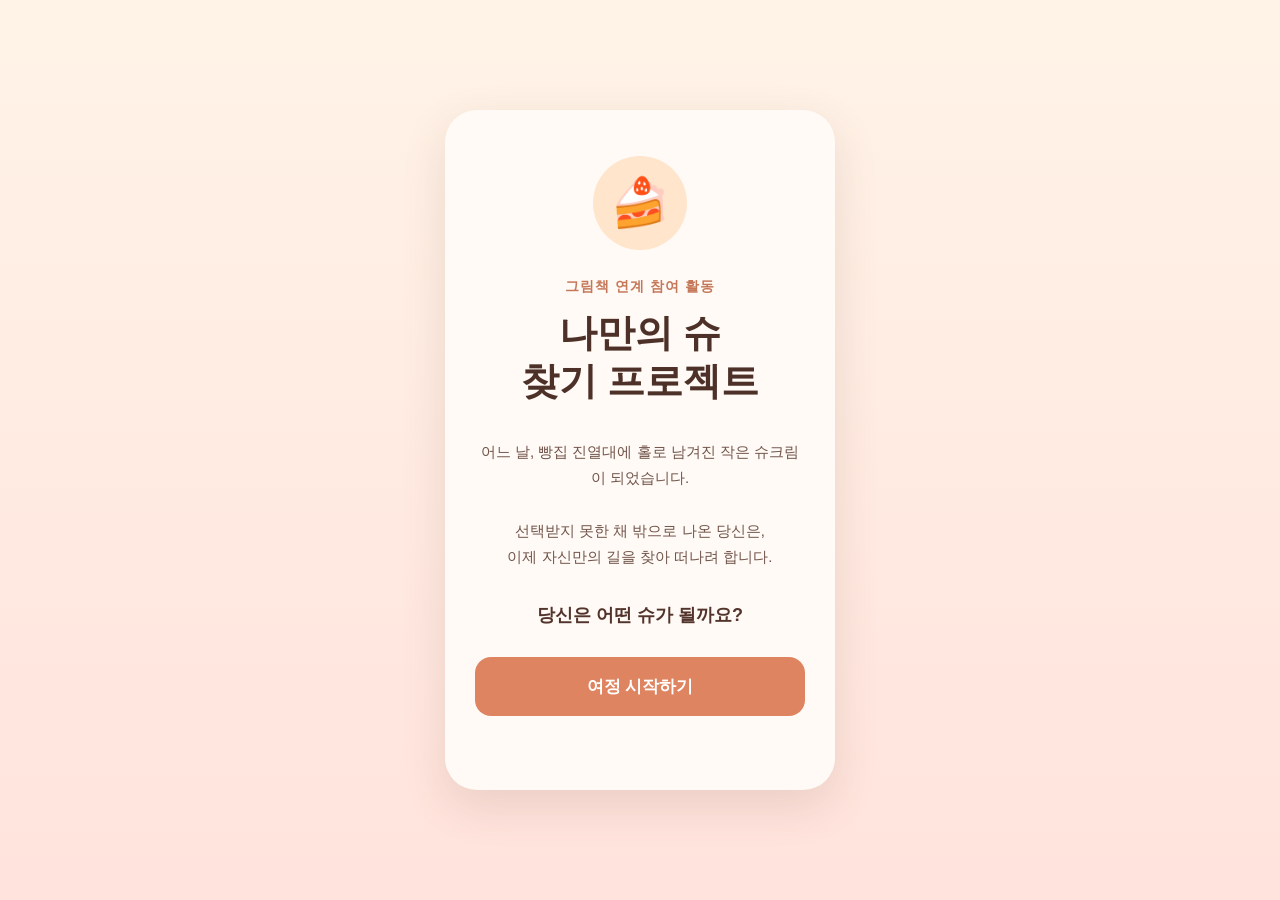
==== index.html @ 684fde30 "기본 화면 및 질문 진행 기능 구현" ====
<!DOCTYPE html>
<html lang="ko">
<head>
  <meta charset="UTF-8">
  <meta name="viewport" content="width=device-width, initial-scale=1.0">
  <title>나만의 슈 찾기 프로젝트</title>
  <link rel="stylesheet" href="style.css">
</head>
<body>
  <main class="app">
    <!-- 시작 화면 -->
    <section id="startScreen" class="screen active">
      <div class="cream-decoration">🍰</div>

      <p class="label">그림책 연계 참여 활동</p>
      <h1>나만의 슈<br>찾기 프로젝트</h1>

      <p class="story">
        어느 날, 빵집 진열대에 홀로 남겨진 작은 슈크림이 되었습니다.<br><br>
        선택받지 못한 채 밖으로 나온 당신은,<br>
        이제 자신만의 길을 찾아 떠나려 합니다.
      </p>

      <p class="question">당신은 어떤 슈가 될까요?</p>

      <button id="startButton" class="main-button">여정 시작하기</button>
    </section>

    <!-- 질문 화면 -->
    <section id="questionScreen" class="screen question-screen">
      <div class="progress-area">
        <p id="progressText" class="progress-text">1 / 6</p>
        <div class="progress-bar">
          <div id="progressFill" class="progress-fill"></div>
        </div>
      </div>

      <div id="questionIcon" class="question-icon">🌙</div>
      <p id="questionTitle" class="label">첫 번째 밤</p>
      <h2 id="questionText" class="question-text"></h2>

      <div class="choice-area">
        <button id="choiceA" class="choice-button"></button>
        <button id="choiceB" class="choice-button"></button>
      </div>
    </section>

    <!-- 질문 완료 화면 -->
    <section id="finishScreen" class="screen">
      <div class="small-icon">✨</div>
      <p class="label">모든 선택을 마쳤습니다</p>
      <h2>당신만의 슈가<br>곧 완성됩니다</h2>
      <p class="ready-text">
        다음 단계에서 질문을 보완하고,<br>
        선택에 따른 결과 화면을 연결할 거예요.
      </p>

      <button id="restartButton" class="sub-button">처음부터 다시 하기</button>
    </section>
  </main>

  <script src="script.js"></script>
</body>
</html>
---- style.css ----
* {
  box-sizing: border-box;
}

body {
  margin: 0;
  min-height: 100vh;
  font-family: "Malgun Gothic", "Apple SD Gothic Neo", sans-serif;
  background: linear-gradient(180deg, #fff3e7 0%, #ffe3dc 100%);
  color: #50362c;
}

.app {
  width: 100%;
  min-height: 100vh;
  display: flex;
  justify-content: center;
  align-items: center;
  padding: 24px;
}

.screen {
  display: none;
  width: 100%;
  max-width: 390px;
  min-height: 680px;
  padding: 46px 30px 34px;
  background-color: #fffaf5;
  border-radius: 32px;
  box-shadow: 0 16px 45px rgba(116, 70, 51, 0.14);
  text-align: center;
  flex-direction: column;
  align-items: center;
}

.screen.active {
  display: flex;
}

.cream-decoration {
  width: 94px;
  height: 94px;
  margin-bottom: 28px;
  display: flex;
  justify-content: center;
  align-items: center;
  font-size: 48px;
  background-color: #ffe5cc;
  border-radius: 50%;
}

.label {
  margin: 0 0 14px;
  font-size: 14px;
  font-weight: bold;
  color: #c57859;
  letter-spacing: 1px;
}

h1 {
  margin: 0;
  font-size: 38px;
  line-height: 1.25;
  color: #4d3128;
}

.story {
  margin: 34px 0 0;
  font-size: 15px;
  line-height: 1.75;
  color: #72554b;
}

.question {
  margin: 33px 0 30px;
  font-size: 18px;
  font-weight: bold;
  color: #53342c;
}

.main-button {
  width: 100%;
  padding: 18px;
  border: none;
  border-radius: 16px;
  background-color: #df8461;
  color: white;
  font-size: 17px;
  font-weight: bold;
  cursor: pointer;
  transition: 0.2s;
}

.main-button:hover {
  background-color: #ce704e;
  transform: translateY(-2px);
}

.small-icon {
  margin-top: 85px;
  margin-bottom: 32px;
  font-size: 58px;
}

h2 {
  margin: 0;
  font-size: 30px;
  line-height: 1.45;
  color: #4d3128;
}

.ready-text {
  margin: 32px 0 55px;
  font-size: 16px;
  line-height: 1.8;
  color: #72554b;
}

.sub-button {
  width: 100%;
  padding: 17px;
  border: 2px solid #df8461;
  border-radius: 16px;
  background-color: transparent;
  color: #c96643;
  font-size: 16px;
  font-weight: bold;
  cursor: pointer;
}

.question-screen {
  justify-content: flex-start;
  padding-top: 32px;
}

.progress-area {
  width: 100%;
  margin-bottom: 44px;
}

.progress-text {
  margin: 0 0 12px;
  text-align: right;
  font-size: 14px;
  font-weight: bold;
  color: #c57859;
}

.progress-bar {
  width: 100%;
  height: 8px;
  background-color: #f4dfd5;
  border-radius: 20px;
  overflow: hidden;
}

.progress-fill {
  width: 16.6%;
  height: 100%;
  background-color: #df8461;
  border-radius: 20px;
  transition: width 0.3s ease;
}

.question-icon {
  width: 82px;
  height: 82px;
  margin-bottom: 25px;
  display: flex;
  justify-content: center;
  align-items: center;
  font-size: 42px;
  background-color: #ffe5cc;
  border-radius: 50%;
}

.question-text {
  min-height: 106px;
  margin: 6px 0 36px;
  font-size: 22px;
  line-height: 1.55;
  word-break: keep-all;
}

.choice-area {
  width: 100%;
  display: flex;
  flex-direction: column;
  gap: 14px;
  margin-top: auto;
  padding-bottom: 10px;
}

.choice-button {
  width: 100%;
  min-height: 78px;
  padding: 17px 18px;
  border: 2px solid #f0d3c7;
  border-radius: 18px;
  background-color: #fffdfb;
  color: #53342c;
  font-size: 15px;
  font-weight: bold;
  line-height: 1.5;
  text-align: left;
  cursor: pointer;
  transition: 0.2s;
}

.choice-button:hover {
  border-color: #df8461;
  background-color: #fff2eb;
  transform: translateY(-2px);
}
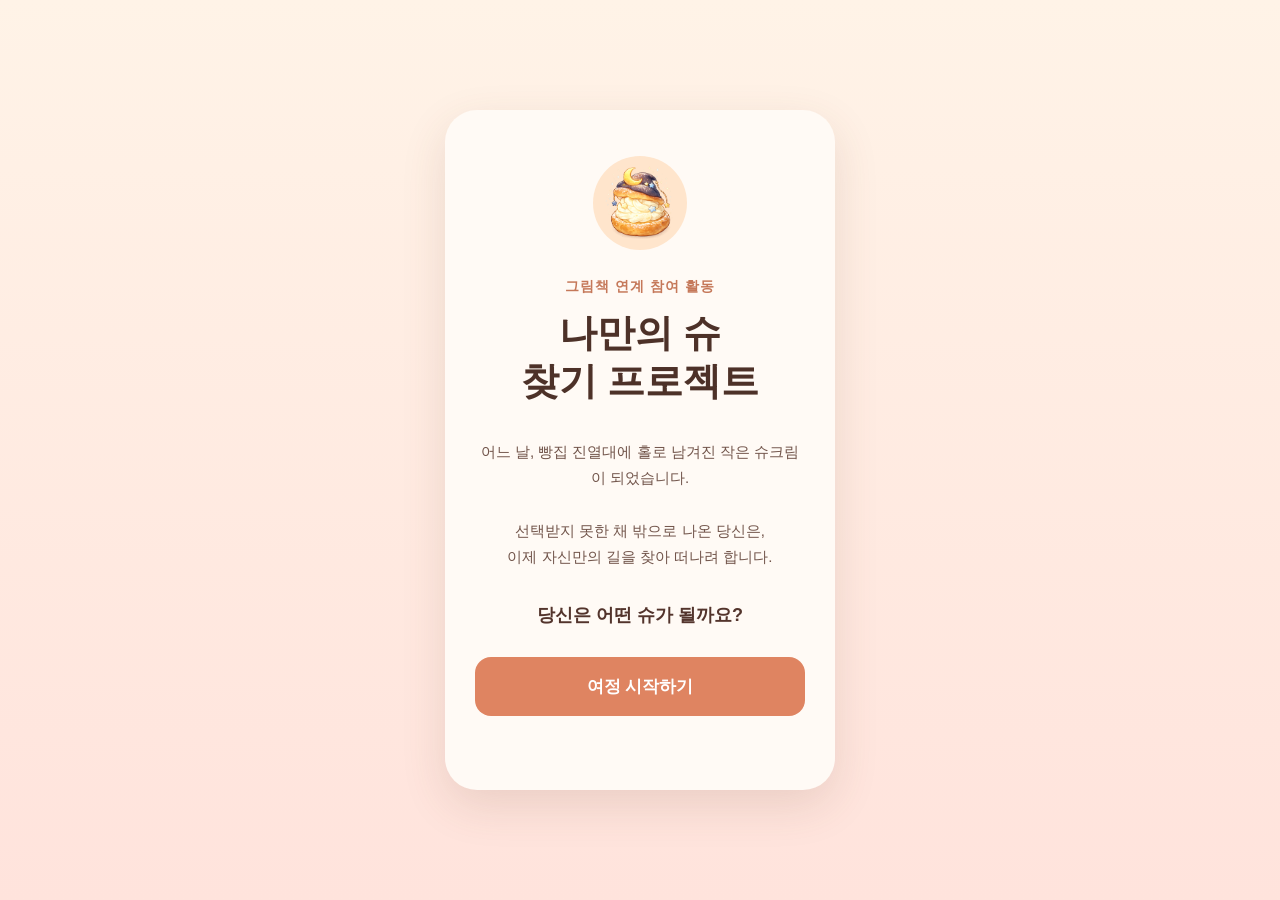
==== commit 86a9006d: "초기화면 이미지 교체" ====
--- a/index.html
+++ b/index.html
@@ -10,7 +10,9 @@
   <main class="app">
     <!-- 시작 화면 -->
     <section id="startScreen" class="screen active">
-      <div class="cream-decoration">🍰</div>
+      <div class="cream-decoration">
+  <img src="image/shu-icon.png" alt="슈크림 아이콘">
+</div>
 
       <p class="label">그림책 연계 참여 활동</p>
       <h1>나만의 슈<br>찾기 프로젝트</h1>
@@ -45,14 +47,28 @@
       </div>
     </section>
 
-    <!-- 질문 완료 화면 -->
-    <section id="finishScreen" class="screen">
-      <div class="small-icon">✨</div>
-      <p class="label">모든 선택을 마쳤습니다</p>
-      <h2>당신만의 슈가<br>곧 완성됩니다</h2>
-      <p class="ready-text">
-        다음 단계에서 질문을 보완하고,<br>
-        선택에 따른 결과 화면을 연결할 거예요.
+     <!-- 결과 화면 -->
+    <section id="resultScreen" class="screen result-screen">
+      <p class="label">당신의 슈가 완성되었습니다</p>
+
+      <div id="resultIcon" class="result-icon">🍓</div>
+      <h2 id="resultName" class="result-name">딸기슈</h2>
+      <p id="resultCode" class="result-code">F - S - E</p>
+
+      <div class="result-card">
+        <p class="result-card-label">별명</p>
+        <h3 id="resultNickname">따뜻한 공감가</h3>
+
+        <p class="result-card-label">당신의 특징</p>
+        <ul id="resultTraits" class="result-traits"></ul>
+
+        <p class="result-card-label">이후 이야기</p>
+        <p id="resultStory" class="result-story"></p>
+      </div>
+
+      <p class="result-message">
+        선택받지 못했다는 이유로<br>
+        당신의 가치가 사라지는 것은 아닙니다.
       </p>
 
       <button id="restartButton" class="sub-button">처음부터 다시 하기</button>
--- a/style.css
+++ b/style.css
@@ -211,4 +211,107 @@
   border-color: #df8461;
   background-color: #fff2eb;
   transform: translateY(-2px);
+}
+
+.result-screen {
+  justify-content: flex-start;
+  padding: 34px 27px 28px;
+}
+
+.result-icon {
+  width: 82px;
+  height: 82px;
+  margin: 8px 0 13px;
+  display: flex;
+  justify-content: center;
+  align-items: center;
+  font-size: 43px;
+  background-color: #ffe5cc;
+  border-radius: 50%;
+}
+
+.result-name {
+  margin: 0;
+  font-size: 32px;
+  line-height: 1.3;
+  color: #4d3128;
+}
+
+.result-code {
+  margin: 7px 0 21px;
+  padding: 6px 15px;
+  border-radius: 20px;
+  background-color: #fff0e7;
+  color: #c57859;
+  font-size: 13px;
+  font-weight: bold;
+  letter-spacing: 1px;
+}
+
+.result-card {
+  width: 100%;
+  padding: 18px 20px;
+  border-radius: 20px;
+  background-color: #fff2eb;
+  text-align: left;
+}
+
+.result-card-label {
+  margin: 0 0 5px;
+  color: #c57859;
+  font-size: 12px;
+  font-weight: bold;
+}
+
+.result-card h3 {
+  margin: 0 0 15px;
+  color: #4d3128;
+  font-size: 20px;
+}
+
+.result-traits {
+  display: flex;
+  flex-wrap: wrap;
+  gap: 7px;
+  margin: 0 0 16px;
+  padding: 0;
+  list-style: none;
+}
+
+.result-traits li {
+  padding: 6px 10px;
+  border-radius: 15px;
+  background-color: #ffffff;
+  color: #72554b;
+  font-size: 13px;
+  font-weight: bold;
+}
+
+.result-story {
+  margin: 0;
+  color: #72554b;
+  font-size: 14px;
+  line-height: 1.65;
+  word-break: keep-all;
+}
+
+.result-message {
+  margin: 18px 0 18px;
+  color: #72554b;
+  font-size: 13px;
+  line-height: 1.65;
+}
+
+.result-screen .sub-button {
+  margin-top: auto;
+}
+.cream-decoration {
+  overflow: hidden;
+}
+
+.cream-decoration img {
+  width: 100%;
+  height: 100%;
+  object-fit: cover;
+  border-radius: 50%;
 }
